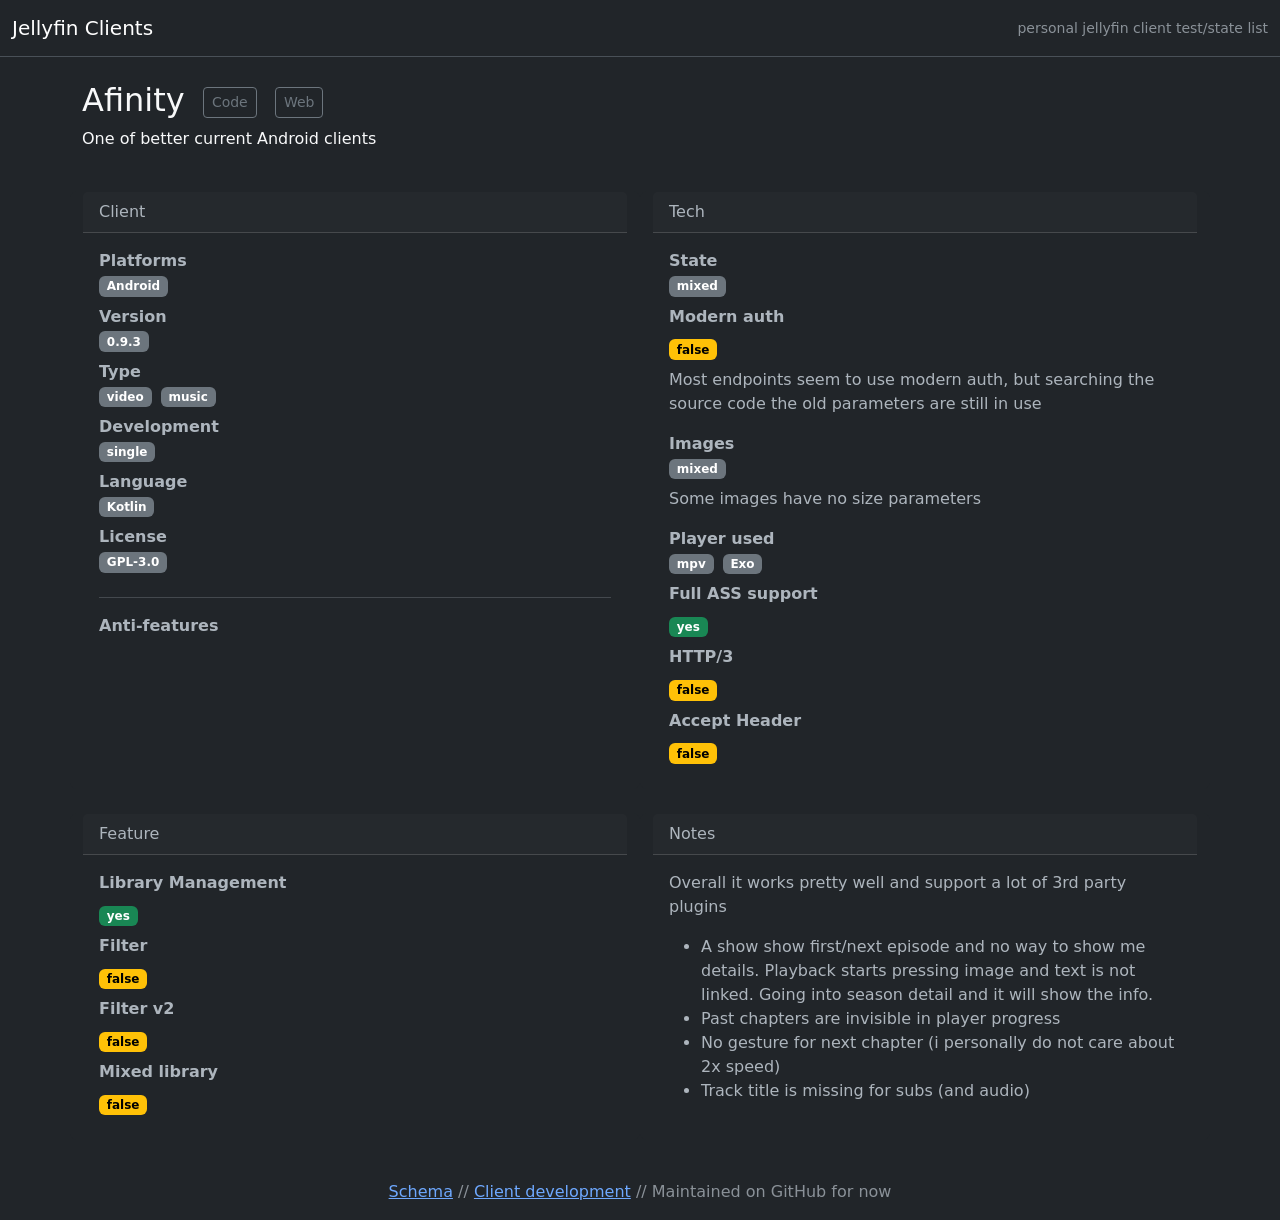
==== clients/afinity/index.html @ ada9fe6a "Initial commit" ====
<!doctype html>
<html lang="en" data-bs-theme="dark">
  <head>
    <meta charset="utf-8" />
    <meta name="viewport" content="width=device-width,initial-scale=1" />
    <title>Afinity - Jellyfin Clients</title>
    <link rel="stylesheet" href="https://jfhacks.github.io/assets/datatables/datatables.min.css">
    <link rel="stylesheet" href="https://jfhacks.github.io/assets/main.css">
  </head>
  <body class="bg-dark text-light">
    <nav class="navbar navbar-dark bg-dark border-bottom">
      <div class="container-fluid">
        <a class="navbar-brand" href="https://jfhacks.github.io">Jellyfin Clients</a>
        <span class="text-muted small">personal jellyfin client test/state list</span>
      </div>
    </nav>

    <main class="container-fluid py-4">
      

<!-- prettier-ignore -->

<div class="container-md">
    <h2>Afinity
        
        <a class="btn btn-outline-secondary btn-sm ms-2" href="https:&#x2F;&#x2F;github.com&#x2F;MakD&#x2F;AFinity">Code</a>
         
        <a class="btn btn-outline-secondary btn-sm ms-2" href="https:&#x2F;&#x2F;afinity.vercel.app&#x2F;">Web</a>
        
    </h2>

    
        <p>One of better current Android clients</p>

    

     
    <div class="row row-cols-1 row-cols-md-2 g-4 mt-1">
        <div class="card border-dark mb-3 col-sm-6 mb-3 mb-sm-0">
            <div class="card-header">Client</div>
            <div class="card-body">
                   
                <dt>Platforms</dt>
                  
                <dd class="badge bg-secondary me-1">Android</dd>
                       
                <dt>Version</dt>
                  
                <dd class="badge bg-secondary me-1">0.9.3</dd>
                       
                <dt>Type</dt>
                  
                <dd class="badge bg-secondary me-1">video</dd>
                
                <dd class="badge bg-secondary me-1">music</dd>
                       
                <dt>Development</dt>
                  
                <dd class="badge bg-secondary me-1">single</dd>
                       
                <dt>Language</dt>
                  
                <dd class="badge bg-secondary me-1">Kotlin</dd>
                       
                <dt>License</dt>
                  
                <dd class="badge bg-secondary me-1">GPL-3.0</dd>
                                              
                <hr>
                                                 
                <dt>Anti-features</dt>
                            
            </div>
        </div>
        <div class="card border-dark mb-3 col-sm-6 mb-3 mb-sm-0">
            <div class="card-header">Tech</div>
            <div class="card-body">
                               
                <dt>State</dt>
                  
                <dd class="badge bg-secondary me-1">mixed</dd>
                       
                <dt>Modern auth</dt>
                 
                <dd><dd class="badge text-bg-warning me-1">false</dd></dd>
                  
                <blockquote>Most endpoints seem to use modern auth, but searching the source code the old parameters are still in use</blockquote>
                    
                <dt>Images</dt>
                  
                <dd class="badge bg-secondary me-1">mixed</dd>
                   
                <blockquote>Some images have no size parameters</blockquote>
                            
                <dt>Player used</dt>
                  
                <dd class="badge bg-secondary me-1">mpv</dd>
                
                <dd class="badge bg-secondary me-1">Exo</dd>
                       
                <dt>Full ASS support</dt>
                 
                <dd><dd class="badge bg-success me-1">yes</dd></dd>
                        
                <dt>HTTP&#x2F;3</dt>
                 
                <dd><dd class="badge text-bg-warning me-1">false</dd></dd>
                      
                <dt>Accept Header</dt>
                 
                <dd><dd class="badge text-bg-warning me-1">false</dd></dd>
                     
            </div>
        </div>
        <div class="card border-dark mb-3 col-sm-6 mb-3 mb-sm-0">
            <div class="card-header">Feature</div>
            <div class="card-body">
                                     
                <dt>Library Management</dt>
                 
                <dd><dd class="badge bg-success me-1">yes</dd></dd>
                      
                <dt>Filter</dt>
                 
                <dd><dd class="badge text-bg-warning me-1">false</dd></dd>
                      
                <dt>Filter v2</dt>
                 
                <dd><dd class="badge text-bg-warning me-1">false</dd></dd>
                      
                <dt>Mixed library</dt>
                 
                <dd><dd class="badge text-bg-warning me-1">false</dd></dd>
                               
            </div>
        </div>
        <div class="card border-dark mb-3 col-sm-6 mb-3 mb-sm-0">
            <div class="card-header">Notes</div>
            <div class="card-body"><p>Overall it works pretty well and support a lot of 3rd party plugins</p>
<ul>
<li>A show show first/next episode and no way to show me details. Playback starts pressing image and text is not linked. Going into season detail and it will show the info.</li>
<li>Past chapters are invisible in player progress</li>
<li>No gesture for next chapter (i personally do not care about 2x speed)</li>
<li>Track title is missing for subs (and audio)</li>
</ul>

            </div>
        </div>
    </div>
</div>

    </main>

    <footer class="text-center text-muted py-3">
        <a href="https://jfhacks.github.io/schema">Schema</a> //
        <a href="https://jfhacks.github.io/client-development">Client development</a> //
        Maintained on GitHub for now
    </footer>
  </body>
</html>
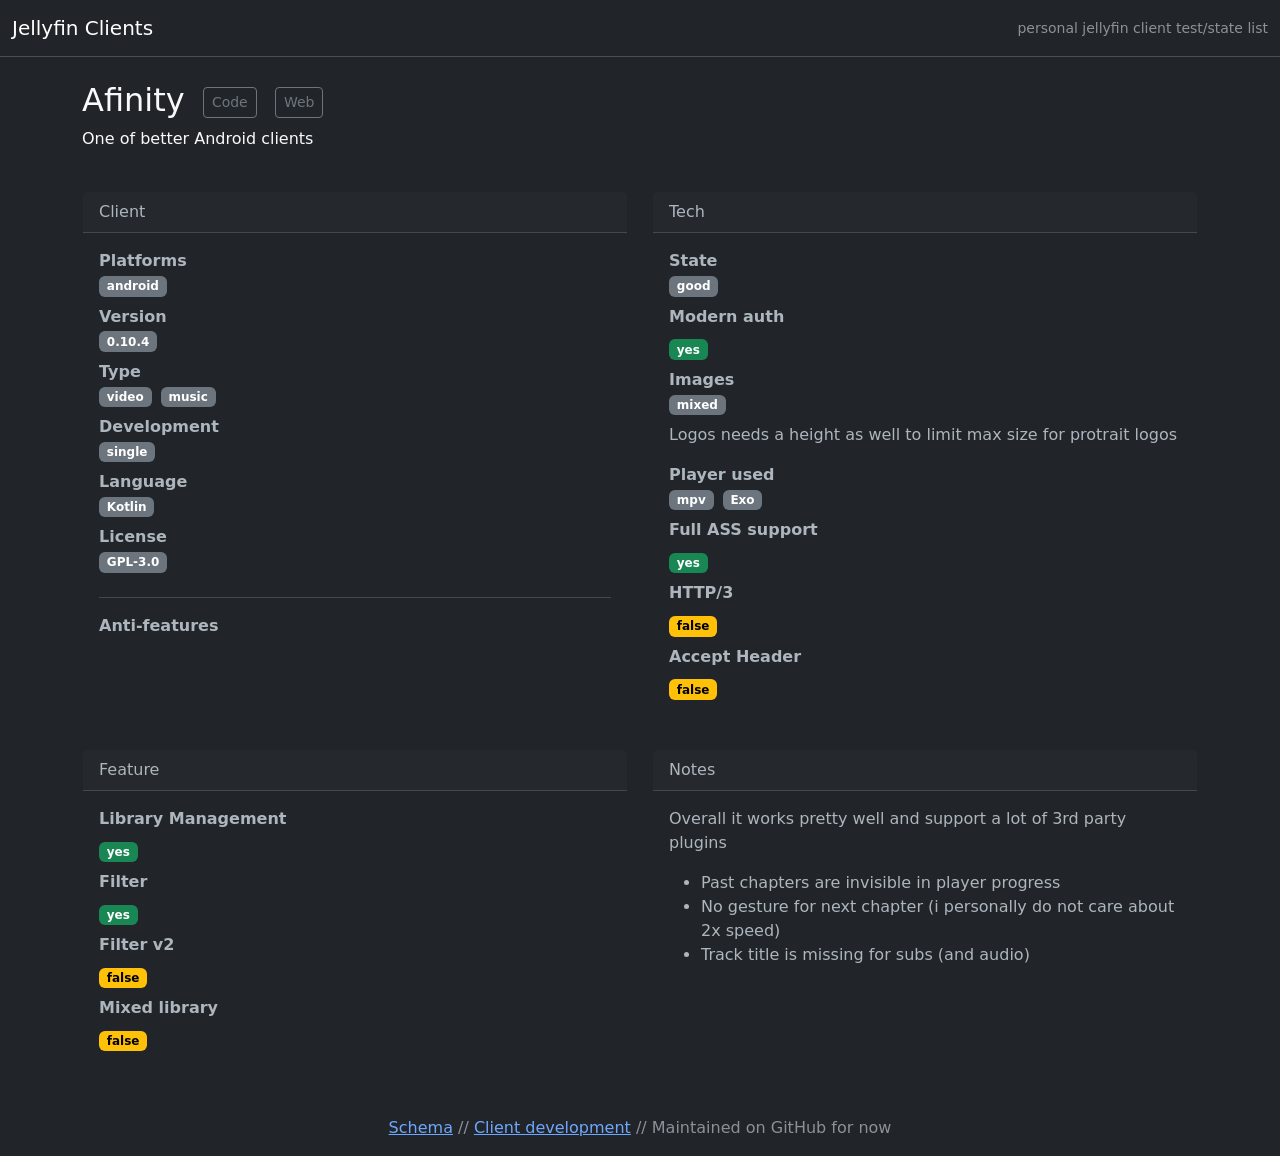
==== commit 40bc1750: "update" ====
--- a/clients/afinity/index.html
+++ b/clients/afinity/index.html
@@ -30,7 +30,7 @@
     </h2>
 
     
-        <p>One of better current Android clients</p>
+        <p>One of better Android clients</p>
 
     
 
@@ -42,11 +42,11 @@
                    
                 <dt>Platforms</dt>
                   
-                <dd class="badge bg-secondary me-1">Android</dd>
+                <dd class="badge bg-secondary me-1">android</dd>
                        
                 <dt>Version</dt>
                   
-                <dd class="badge bg-secondary me-1">0.9.3</dd>
+                <dd class="badge bg-secondary me-1">0.10.4</dd>
                        
                 <dt>Type</dt>
                   
@@ -78,19 +78,17 @@
                                
                 <dt>State</dt>
                   
-                <dd class="badge bg-secondary me-1">mixed</dd>
+                <dd class="badge bg-secondary me-1">good</dd>
                        
                 <dt>Modern auth</dt>
                  
-                <dd><dd class="badge text-bg-warning me-1">false</dd></dd>
-                  
-                <blockquote>Most endpoints seem to use modern auth, but searching the source code the old parameters are still in use</blockquote>
-                    
+                <dd><dd class="badge bg-success me-1">yes</dd></dd>
+                      
                 <dt>Images</dt>
                   
                 <dd class="badge bg-secondary me-1">mixed</dd>
                    
-                <blockquote>Some images have no size parameters</blockquote>
+                <blockquote>Logos needs a height as well to limit max size for protrait logos</blockquote>
                             
                 <dt>Player used</dt>
                   
@@ -122,7 +120,7 @@
                       
                 <dt>Filter</dt>
                  
-                <dd><dd class="badge text-bg-warning me-1">false</dd></dd>
+                <dd><dd class="badge bg-success me-1">yes</dd></dd>
                       
                 <dt>Filter v2</dt>
                  
@@ -138,7 +136,6 @@
             <div class="card-header">Notes</div>
             <div class="card-body"><p>Overall it works pretty well and support a lot of 3rd party plugins</p>
 <ul>
-<li>A show show first/next episode and no way to show me details. Playback starts pressing image and text is not linked. Going into season detail and it will show the info.</li>
 <li>Past chapters are invisible in player progress</li>
 <li>No gesture for next chapter (i personally do not care about 2x speed)</li>
 <li>Track title is missing for subs (and audio)</li>
